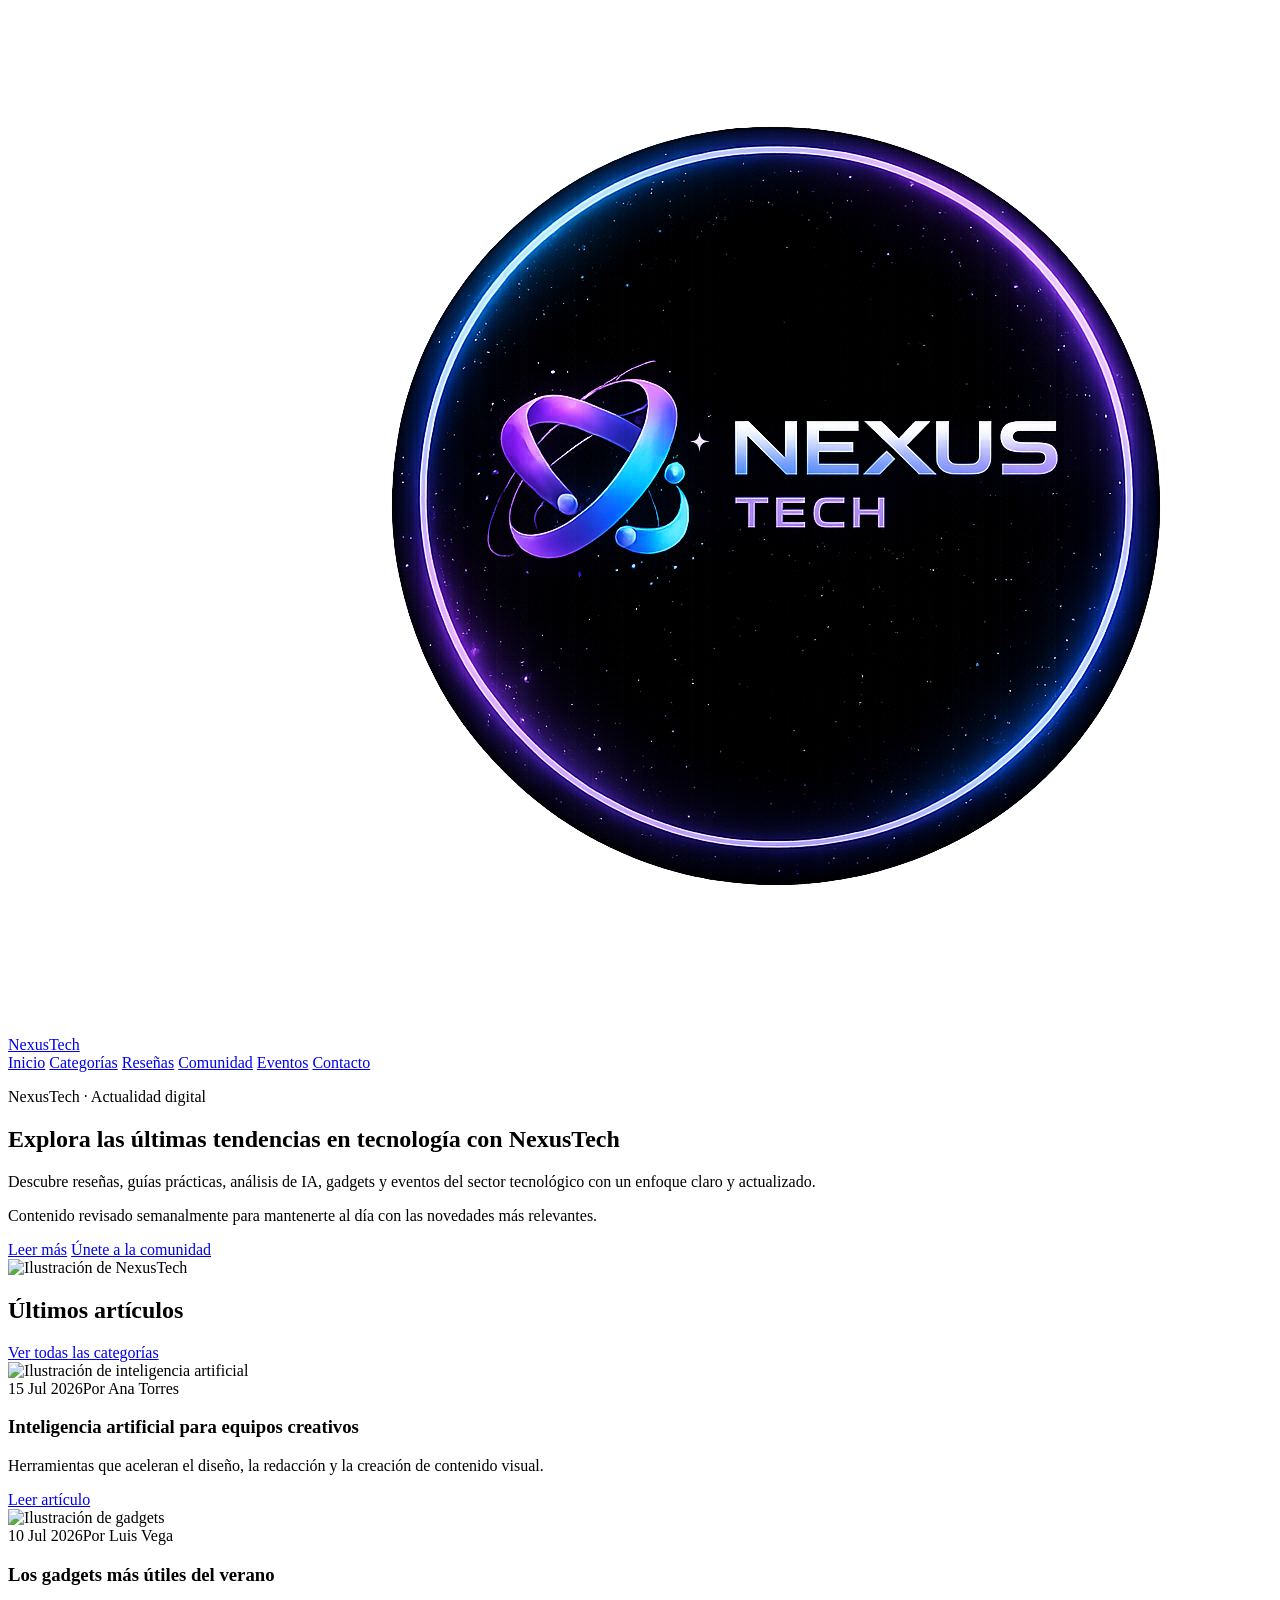
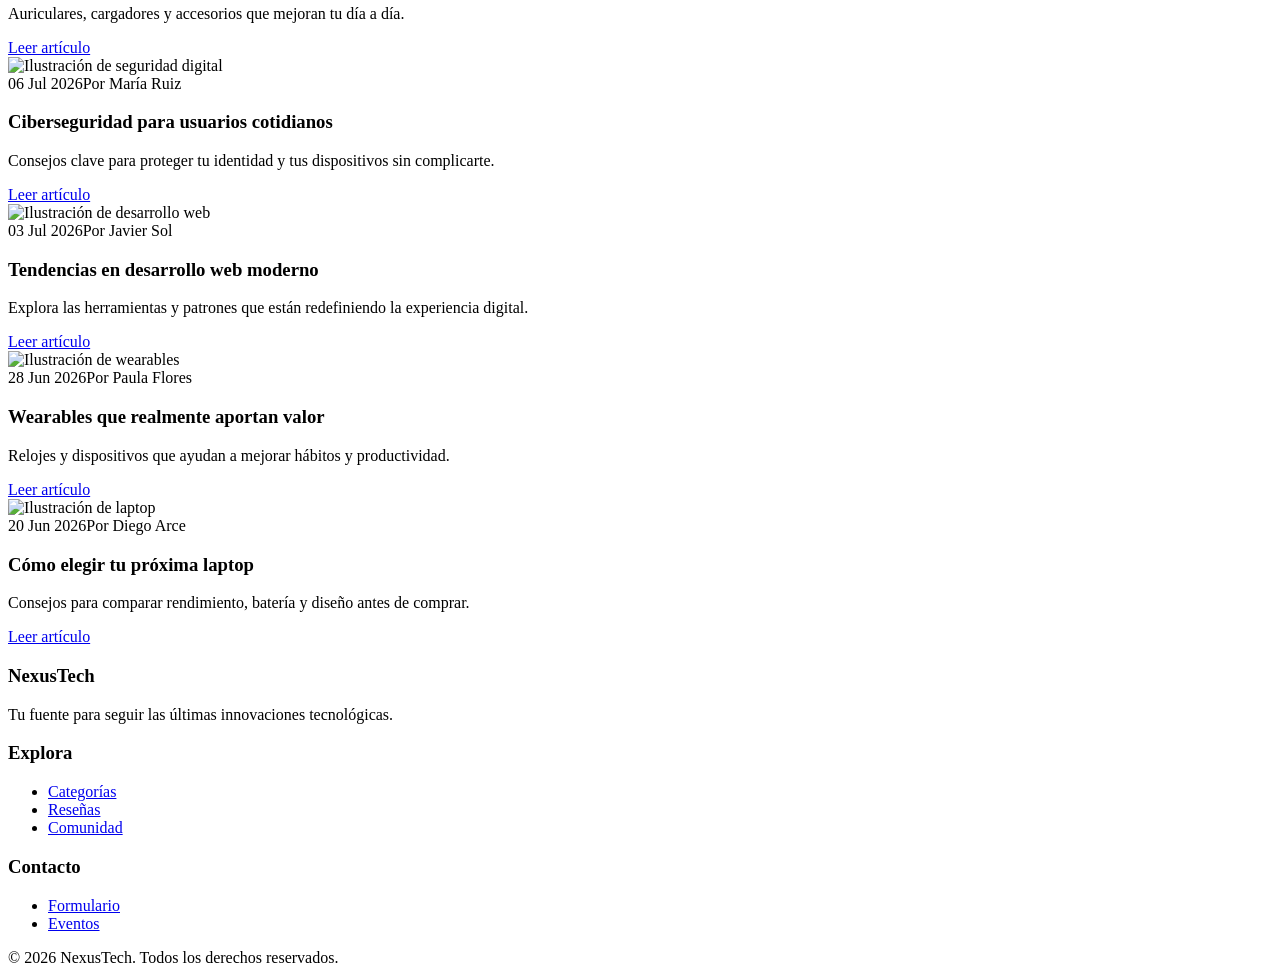
==== index.html @ 5641e0bc "feat: agregar página de inicio con header, hero y footer" ====
<!DOCTYPE html>
<html lang="es">
  <head>
    <meta charset="UTF-8" />
    <meta name="viewport" content="width=device-width, initial-scale=1.0" />
    <title>NexusTech | Inicio</title>
    <link rel="stylesheet" href="assets/css/main.css" />
  </head>
  <body>
    <header class="site-header container">
      <a class="brand" href="index.html">
        <img src="assets/img/logo2.png" alt="Logo de NexusTech" />
        <span>NexusTech</span>
      </a>
      <nav class="site-nav" aria-label="Navegación principal">
        <a class="site-nav__link site-nav__link--active" href="index.html">Inicio</a>
        <a class="site-nav__link" href="pages/categorias.html">Categorías</a>
        <a class="site-nav__link" href="pages/resenas.html">Reseñas</a>
        <a class="site-nav__link" href="pages/comunidad.html">Comunidad</a>
        <a class="site-nav__link" href="pages/eventos.html">Eventos</a>
        <a class="site-nav__link" href="pages/contacto.html">Contacto</a>
      </nav>
    </header>

    <main class="page-main container">
      <section class="hero">
        <div class="hero__content">
          <p class="hero__eyebrow">NexusTech · Actualidad digital</p>
          <h1 class="hero__headline">Explora las últimas tendencias en tecnología con NexusTech</h1>
          <p class="hero__text">
            Descubre reseñas, guías prácticas, análisis de IA, gadgets y eventos del sector tecnológico con un enfoque claro y actualizado.
          </p>
          <p class="hero__text">Contenido revisado semanalmente para mantenerte al día con las novedades más relevantes.</p>
          <div class="hero__actions">
            <a class="btn btn--primary" href="pages/categorias.html">Leer más</a>
            <a class="btn btn--secondary" href="pages/contacto.html">Únete a la comunidad</a>
          </div>
        </div>
        <div class="hero__media">
          <img src="" alt="Ilustración de NexusTech" />
        </div>
      </section>

      <section class="section">
        <div class="section__header">
          <h2>Últimos artículos</h2>
          <a class="text-link" href="pages/categorias.html">Ver todas las categorías</a>
        </div>
        <div class="card-grid">
          <article class="card">
            <img class="card__image" src="" alt="Ilustración de inteligencia artificial" />
            <div class="card__body">
              <div class="card__meta"><span>15 Jul 2026</span><span>Por Ana Torres</span></div>
              <h3 class="card__title">Inteligencia artificial para equipos creativos</h3>
              <p class="card__desc">Herramientas que aceleran el diseño, la redacción y la creación de contenido visual.</p>
              <a class="btn btn--primary" href="pages/categorias.html">Leer artículo</a>
            </div>
          </article>
          <article class="card">
            <img class="card__image" src="" alt="Ilustración de gadgets" />
            <div class="card__body">
              <div class="card__meta"><span>10 Jul 2026</span><span>Por Luis Vega</span></div>
              <h3 class="card__title">Los gadgets más útiles del verano</h3>
              <p class="card__desc">Auriculares, cargadores y accesorios que mejoran tu día a día.</p>
              <a class="btn btn--primary" href="pages/categorias.html">Leer artículo</a>
            </div>
          </article>
          <article class="card">
            <img class="card__image" src="" alt="Ilustración de seguridad digital" />
            <div class="card__body">
              <div class="card__meta"><span>06 Jul 2026</span><span>Por María Ruiz</span></div>
              <h3 class="card__title">Ciberseguridad para usuarios cotidianos</h3>
              <p class="card__desc">Consejos clave para proteger tu identidad y tus dispositivos sin complicarte.</p>
              <a class="btn btn--primary" href="pages/categorias.html">Leer artículo</a>
            </div>
          </article>
          <article class="card">
            <img class="card__image" src="" alt="Ilustración de desarrollo web" />
            <div class="card__body">
              <div class="card__meta"><span>03 Jul 2026</span><span>Por Javier Sol</span></div>
              <h3 class="card__title">Tendencias en desarrollo web moderno</h3>
              <p class="card__desc">Explora las herramientas y patrones que están redefiniendo la experiencia digital.</p>
              <a class="btn btn--primary" href="pages/categorias.html">Leer artículo</a>
            </div>
          </article>
          <article class="card">
            <img class="card__image" src="" alt="Ilustración de wearables" />
            <div class="card__body">
              <div class="card__meta"><span>28 Jun 2026</span><span>Por Paula Flores</span></div>
              <h3 class="card__title">Wearables que realmente aportan valor</h3>
              <p class="card__desc">Relojes y dispositivos que ayudan a mejorar hábitos y productividad.</p>
              <a class="btn btn--primary" href="pages/categorias.html">Leer artículo</a>
            </div>
          </article>
          <article class="card">
            <img class="card__image" src="" alt="Ilustración de laptop" />
            <div class="card__body">
              <div class="card__meta"><span>20 Jun 2026</span><span>Por Diego Arce</span></div>
              <h3 class="card__title">Cómo elegir tu próxima laptop</h3>
              <p class="card__desc">Consejos para comparar rendimiento, batería y diseño antes de comprar.</p>
              <a class="btn btn--primary" href="pages/categorias.html">Leer artículo</a>
            </div>
          </article>
        </div>
      </section>
    </main>

    <footer class="site-footer">
      <div class="site-footer__content container">
        <div>
          <h3>NexusTech</h3>
          <p>Tu fuente para seguir las últimas innovaciones tecnológicas.</p>
        </div>
        <div>
          <h3>Explora</h3>
          <ul>
            <li><a href="pages/categorias.html">Categorías</a></li>
            <li><a href="pages/resenas.html">Reseñas</a></li>
            <li><a href="pages/comunidad.html">Comunidad</a></li>
          </ul>
        </div>
        <div>
          <h3>Contacto</h3>
          <ul>
            <li><a href="pages/contacto.html">Formulario</a></li>
            <li><a href="pages/eventos.html">Eventos</a></li>
          </ul>
        </div>
      </div>
      <div class="site-footer__bottom">© 2026 NexusTech. Todos los derechos reservados.</div>
    </footer>
  </body>
</html>
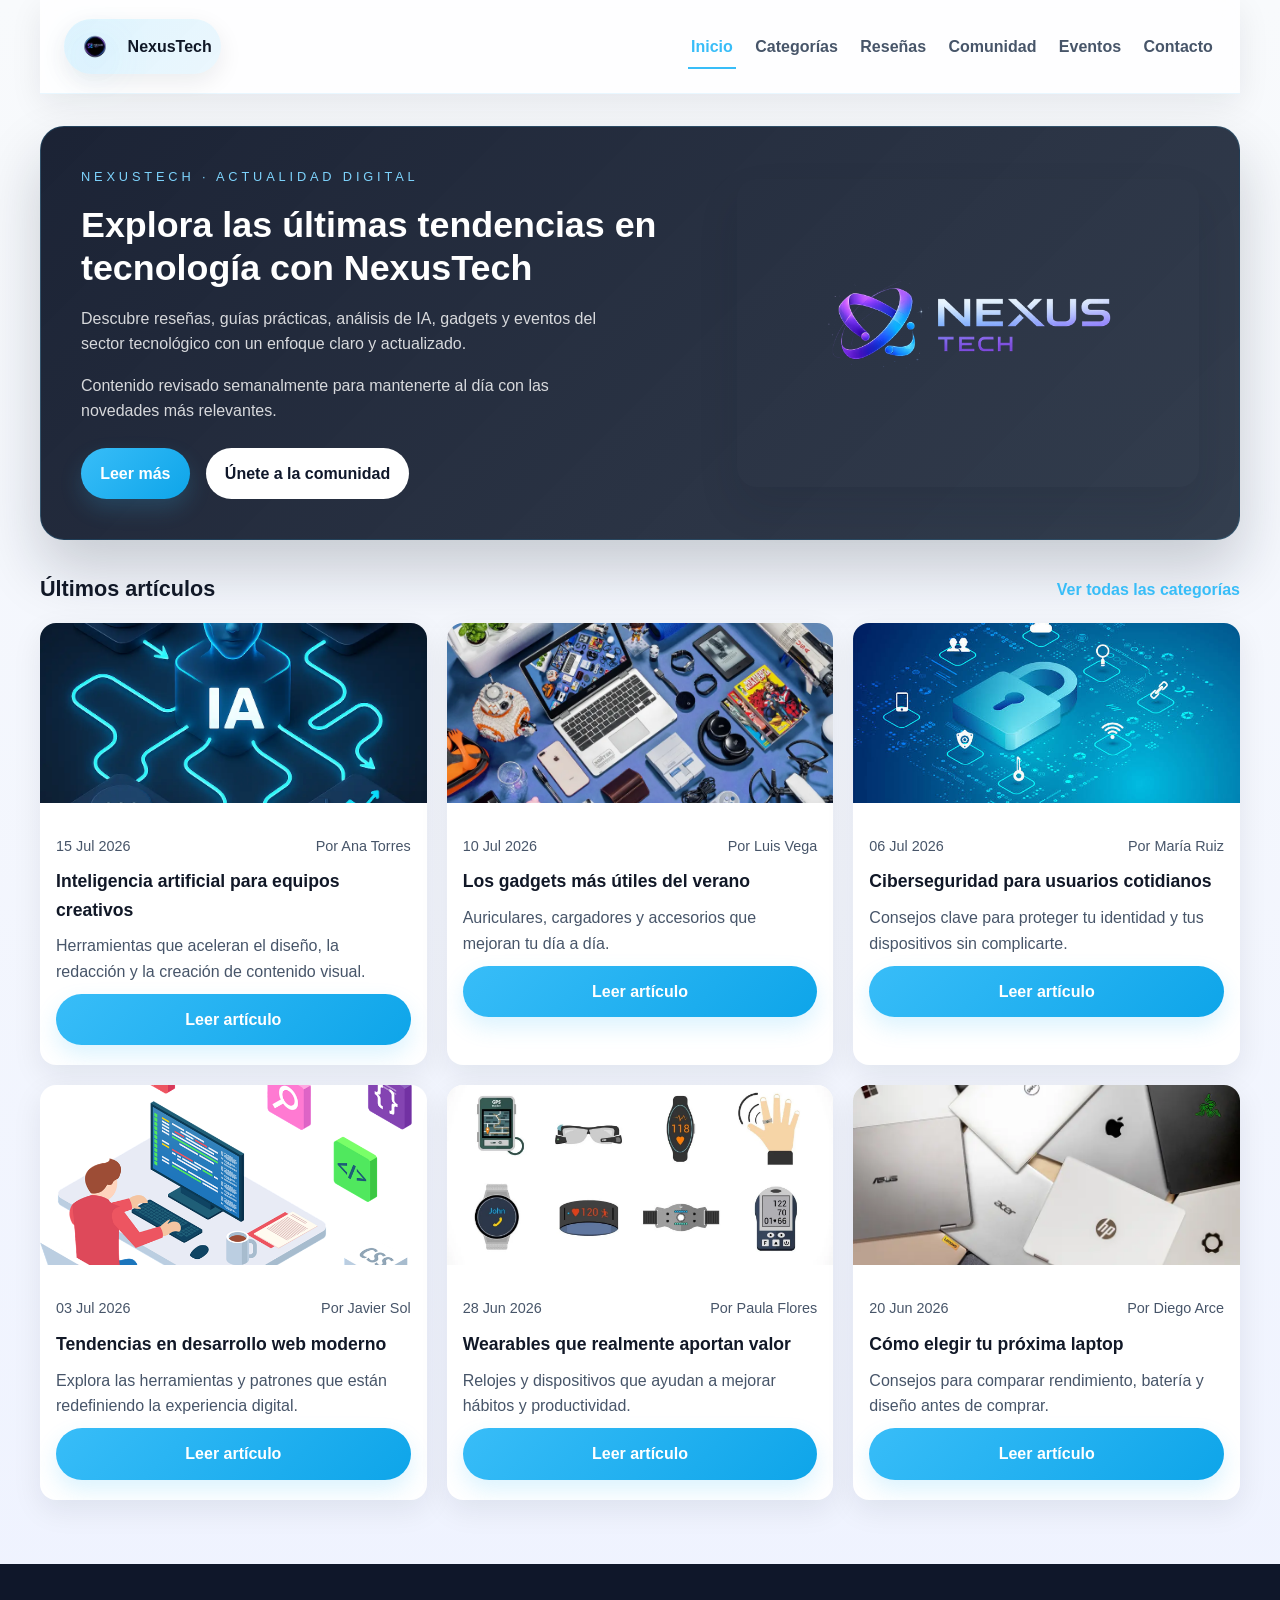
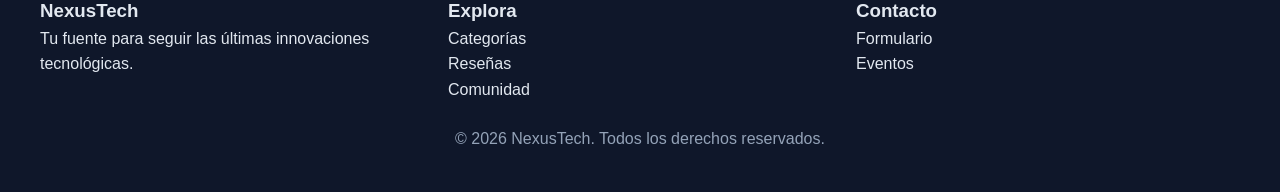
==== commit 7a1f5231: "feat: implementacion de imagenes" ====
--- a/index.html
+++ b/index.html
@@ -37,7 +37,7 @@
           </div>
         </div>
         <div class="hero__media">
-          <img src="" alt="Ilustración de NexusTech" />
+          <img src="assets/img/logo.png" alt="Ilustración de NexusTech" />
         </div>
       </section>
 
@@ -48,7 +48,7 @@
         </div>
         <div class="card-grid">
           <article class="card">
-            <img class="card__image" src="" alt="Ilustración de inteligencia artificial" />
+            <img class="card__image" src="/assets/img/IA.webp" alt="Ilustración de inteligencia artificial" />
             <div class="card__body">
               <div class="card__meta"><span>15 Jul 2026</span><span>Por Ana Torres</span></div>
               <h3 class="card__title">Inteligencia artificial para equipos creativos</h3>
@@ -57,7 +57,7 @@
             </div>
           </article>
           <article class="card">
-            <img class="card__image" src="" alt="Ilustración de gadgets" />
+            <img class="card__image" src="/assets/img/Gadgets-Examples.webp" alt="Ilustración de gadgets" />
             <div class="card__body">
               <div class="card__meta"><span>10 Jul 2026</span><span>Por Luis Vega</span></div>
               <h3 class="card__title">Los gadgets más útiles del verano</h3>
@@ -66,7 +66,7 @@
             </div>
           </article>
           <article class="card">
-            <img class="card__image" src="" alt="Ilustración de seguridad digital" />
+            <img class="card__image" src="/assets/img/ciberseguridad.jpeg" alt="Ilustración de seguridad digital" />
             <div class="card__body">
               <div class="card__meta"><span>06 Jul 2026</span><span>Por María Ruiz</span></div>
               <h3 class="card__title">Ciberseguridad para usuarios cotidianos</h3>
@@ -75,7 +75,7 @@
             </div>
           </article>
           <article class="card">
-            <img class="card__image" src="" alt="Ilustración de desarrollo web" />
+            <img class="card__image" src="/assets/img/tendencias.png" alt="Ilustración de desarrollo web" />
             <div class="card__body">
               <div class="card__meta"><span>03 Jul 2026</span><span>Por Javier Sol</span></div>
               <h3 class="card__title">Tendencias en desarrollo web moderno</h3>
@@ -84,7 +84,7 @@
             </div>
           </article>
           <article class="card">
-            <img class="card__image" src="" alt="Ilustración de wearables" />
+            <img class="card__image" src="/assets/img/wearable-tech.jpeg.webp" alt="Ilustración de wearables" />
             <div class="card__body">
               <div class="card__meta"><span>28 Jun 2026</span><span>Por Paula Flores</span></div>
               <h3 class="card__title">Wearables que realmente aportan valor</h3>
@@ -93,7 +93,7 @@
             </div>
           </article>
           <article class="card">
-            <img class="card__image" src="" alt="Ilustración de laptop" />
+            <img class="card__image" src="/assets/img/laptops.webp" alt="Ilustración de laptop" />
             <div class="card__body">
               <div class="card__meta"><span>20 Jun 2026</span><span>Por Diego Arce</span></div>
               <h3 class="card__title">Cómo elegir tu próxima laptop</h3>
--- a/assets/css/main.css
+++ b/assets/css/main.css
@@ -0,0 +1,559 @@
+@import url("layout.css");
+@import url("components.css");
+@import url("responsive.css");
+
+:root {
+  --color-accent: #38bdf8;
+  --color-dark: #0f172a;
+  --color-text: #111827;
+  --color-muted: #475569;
+  --shadow-sm: 0 10px 30px rgba(15, 23, 42, 0.08);
+  --shadow-md: 0 20px 40px rgba(15, 23, 42, 0.12);
+  --shadow-xl: 0 30px 60px rgba(15, 23, 42, 0.2);
+}
+
+* {
+  box-sizing: border-box;
+  margin: 0;
+  padding: 0;
+}
+
+body {
+  font-family: "Segoe UI", Tahoma, Geneva, Verdana, sans-serif;
+  background: linear-gradient(180deg, #f8fafc 0%, #eef2ff 100%);
+  color: var(--color-text);
+  line-height: 1.6;
+}
+
+a {
+  color: inherit;
+  text-decoration: none;
+}
+
+img {
+  display: block;
+  max-width: 100%;
+}
+
+ul {
+  list-style: none;
+}
+
+.container {
+  width: min(1200px, calc(100% - 2rem));
+  margin: 0 auto;
+}
+
+.page-main {
+  padding: 2rem 0 4rem;
+}
+
+.page-main--split {
+  display: grid;
+  grid-template-columns: minmax(220px, 280px) 1fr;
+  gap: 2rem;
+  align-items: start;
+}
+
+.site-header {
+  display: flex;
+  justify-content: space-between;
+  align-items: center;
+  gap: 1rem;
+  padding: 1.2rem 1.5rem;
+  background: rgba(255, 255, 255, 0.8);
+  backdrop-filter: blur(16px);
+  position: sticky;
+  top: 0;
+  z-index: 20;
+  box-shadow: 0 10px 30px rgba(15, 23, 42, 0.08);
+}
+
+.brand {
+  display: inline-flex;
+  align-items: center;
+  gap: 0.75rem;
+  font-weight: 700;
+  color: var(--color-text);
+}
+
+.brand img {
+  width: 42px;
+  height: 42px;
+}
+
+.site-nav {
+  display: flex;
+  gap: 1rem;
+  flex-wrap: wrap;
+}
+
+.site-nav__link {
+  position: relative;
+  padding: 0.35rem 0.2rem;
+  font-weight: 600;
+  color: var(--color-muted);
+  transition: color 0.2s ease;
+}
+
+.site-nav__link::after {
+  content: "";
+  position: absolute;
+  left: 0;
+  bottom: -0.25rem;
+  width: 100%;
+  height: 2px;
+  background: var(--color-accent);
+  transform: scaleX(0);
+  transform-origin: center;
+  transition: transform 0.2s ease;
+}
+
+.site-nav__link:hover,
+.site-nav__link--active {
+  color: var(--color-accent);
+}
+
+.site-nav__link:hover::after,
+.site-nav__link--active::after {
+  transform: scaleX(1);
+}
+
+.hero {
+  display: grid;
+  grid-template-columns: 1.15fr 0.85fr;
+  gap: 2rem;
+  align-items: center;
+  padding: 2.5rem;
+  border-radius: 1.5rem;
+  background: linear-gradient(135deg, rgba(15, 23, 42, 0.95), rgba(30, 41, 59, 0.9));
+  color: white;
+  box-shadow: var(--shadow-xl);
+}
+
+.hero__content {
+  display: flex;
+  flex-direction: column;
+  gap: 1rem;
+}
+
+.hero__eyebrow {
+  font-size: 0.8rem;
+  letter-spacing: 0.3em;
+  text-transform: uppercase;
+  color: #7dd3fc;
+}
+
+.hero__headline {
+  font-size: clamp(1.8rem, 2.8vw, 2.8rem);
+  line-height: 1.2;
+}
+
+.hero__text {
+  color: rgba(255, 255, 255, 0.82);
+  max-width: 60ch;
+}
+
+.hero__actions {
+  display: flex;
+  gap: 1rem;
+  flex-wrap: wrap;
+  margin-top: 0.5rem;
+}
+
+.hero__media img {
+  width: 100%;
+  border-radius: 1.25rem;
+  box-shadow: var(--shadow-md);
+}
+
+.section {
+  margin-top: 2rem;
+}
+
+.section__header {
+  display: flex;
+  justify-content: space-between;
+  align-items: center;
+  margin-bottom: 1rem;
+}
+
+.section__header h2,
+.section__header h3 {
+  font-size: 1.35rem;
+}
+
+.card-grid {
+  display: grid;
+  grid-template-columns: repeat(3, minmax(0, 1fr));
+  gap: 1.25rem;
+}
+
+.card-grid--compact {
+  grid-template-columns: repeat(3, minmax(0, 1fr));
+}
+
+.page-grid {
+  display: grid;
+  gap: 1.5rem;
+}
+
+.page-grid--2 {
+  grid-template-columns: repeat(2, minmax(0, 1fr));
+}
+
+.sidebar {
+  background: linear-gradient(180deg, #f8fafc, #eef2ff);
+  padding: 1.25rem;
+  border-radius: 1rem;
+  box-shadow: var(--shadow-sm);
+}
+
+.filter-list {
+  display: flex;
+  flex-direction: column;
+  gap: 0.7rem;
+  margin-top: 1rem;
+}
+
+.filter-item {
+  display: inline-flex;
+  align-items: center;
+  gap: 0.7rem;
+  padding: 0.8rem 0.95rem;
+  border-radius: 999px;
+  background: white;
+  color: var(--color-muted);
+  font-weight: 600;
+}
+
+.pagination {
+  display: flex;
+  justify-content: center;
+  gap: 0.6rem;
+  margin-top: 1.5rem;
+  flex-wrap: wrap;
+}
+
+.pagination__item {
+  min-width: 2.25rem;
+  padding: 0.55rem 0.8rem;
+  border-radius: 999px;
+  text-align: center;
+  background: white;
+  color: var(--color-text);
+  border: 1px solid rgba(15, 23, 42, 0.08);
+}
+
+.pagination__item--active {
+  background: var(--color-accent);
+  color: white;
+  border-color: var(--color-accent);
+}
+
+.site-footer {
+  padding: 2rem 1.5rem 2.5rem;
+  background: var(--color-dark);
+  color: #e2e8f0;
+}
+
+.site-footer__content {
+  display: grid;
+  grid-template-columns: repeat(3, minmax(0, 1fr));
+  gap: 1.5rem;
+  max-width: 1200px;
+  margin: 0 auto;
+}
+
+.site-footer__bottom {
+  text-align: center;
+  margin-top: 1.5rem;
+  color: #94a3b8;
+}
+
+.contact-layout {
+  display: grid;
+  grid-template-columns: 1.1fr 0.9fr;
+  gap: 1.5rem;
+}
+
+.contact-card,
+.review-card,
+.forum-card,
+.event-card,
+.table-card {
+  background: white;
+  border-radius: 1rem;
+  padding: 1.25rem;
+  box-shadow: var(--shadow-sm);
+}
+
+.btn {
+  display: inline-flex;
+  align-items: center;
+  justify-content: center;
+  padding: 0.8rem 1.2rem;
+  border-radius: 999px;
+  font-weight: 700;
+  transition: transform 0.2s ease, box-shadow 0.2s ease, background 0.2s ease;
+  cursor: pointer;
+}
+
+.btn:hover {
+  transform: translateY(-2px);
+  box-shadow: var(--shadow-sm);
+}
+
+.btn--primary {
+  background: linear-gradient(135deg, var(--color-accent), #0ea5e9);
+  color: white;
+}
+
+.btn--secondary {
+  background: white;
+  color: var(--color-dark);
+}
+
+.card {
+  display: flex;
+  flex-direction: column;
+  gap: 1rem;
+  border-radius: 1rem;
+  overflow: hidden;
+  background: white;
+  box-shadow: var(--shadow-sm);
+  transition: transform 0.25s ease, box-shadow 0.25s ease;
+}
+
+.card:hover {
+  transform: translateY(-6px);
+  box-shadow: var(--shadow-md);
+}
+
+.card__image {
+  height: 180px;
+  object-fit: cover;
+}
+
+.card__body {
+  padding: 1rem 1rem 1.25rem;
+  display: flex;
+  flex-direction: column;
+  gap: 0.6rem;
+}
+
+.card__meta {
+  display: flex;
+  justify-content: space-between;
+  gap: 0.75rem;
+  font-size: 0.9rem;
+  color: var(--color-muted);
+}
+
+.card__title {
+  font-size: 1.1rem;
+  color: var(--color-text);
+}
+
+.card__desc {
+  color: var(--color-muted);
+}
+
+.text-link {
+  color: var(--color-accent);
+  font-weight: 600;
+}
+
+.review-card {
+  display: flex;
+  flex-direction: column;
+  gap: 0.7rem;
+}
+
+.review-card__stars {
+  color: #f59e0b;
+  font-size: 1.1rem;
+  letter-spacing: 0.1em;
+}
+
+.table-card {
+  overflow-x: auto;
+}
+
+.table {
+  width: 100%;
+  border-collapse: collapse;
+  min-width: 560px;
+}
+
+.table th,
+.table td {
+  padding: 0.9rem;
+  border-bottom: 1px solid #e2e8f0;
+  text-align: left;
+}
+
+.table th {
+  background: #f8fafc;
+  color: var(--color-text);
+}
+
+.forum-card,
+.event-card {
+  display: flex;
+  flex-direction: column;
+  gap: 0.7rem;
+}
+
+.event-card__meta {
+  color: var(--color-accent);
+  font-weight: 700;
+}
+
+.contact-form {
+  display: flex;
+  flex-direction: column;
+  gap: 1rem;
+}
+
+.field {
+  display: flex;
+  flex-direction: column;
+  gap: 0.4rem;
+}
+
+.field__label {
+  font-weight: 700;
+}
+
+.field__input,
+.field__textarea {
+  padding: 0.85rem 1rem;
+  border: 1px solid rgba(15, 23, 42, 0.16);
+  border-radius: 0.8rem;
+  background: #f8fafc;
+  transition: border-color 0.2s ease, box-shadow 0.2s ease;
+}
+
+.field__input:focus,
+.field__textarea:focus {
+  outline: none;
+  border-color: var(--color-accent);
+  box-shadow: 0 0 0 4px rgba(56, 189, 248, 0.15);
+}
+
+.field__input:valid,
+.field__textarea:valid {
+  border-color: #16a34a;
+}
+
+.field__input:invalid,
+.field__textarea:invalid {
+  border-color: #dc2626;
+}
+
+.map-card img {
+  width: 100%;
+  height: 240px;
+  object-fit: cover;
+  border-radius: 1rem;
+}
+
+.social-links {
+  display: flex;
+  gap: 0.75rem;
+  flex-wrap: wrap;
+  margin-top: 1rem;
+}
+
+.social-link {
+  padding: 0.7rem 1rem;
+  border-radius: 999px;
+  background: #f8fafc;
+  color: var(--color-text);
+  transition: transform 0.2s ease, background 0.2s ease;
+}
+
+.social-link:hover {
+  transform: translateY(-2px);
+  background: var(--color-accent);
+  color: white;
+}
+
+.calendar-grid {
+  display: grid;
+  grid-template-columns: repeat(7, minmax(0, 1fr));
+  gap: 0.5rem;
+}
+
+.calendar-cell {
+  padding: 0.8rem;
+  text-align: center;
+  border-radius: 0.7rem;
+  background: #f8fafc;
+}
+
+.calendar-cell--active {
+  background: var(--color-accent);
+  color: white;
+}
+
+.comment-list {
+  display: flex;
+  flex-direction: column;
+  gap: 0.75rem;
+}
+
+.comment-item {
+  padding: 0.85rem 0.95rem;
+  border-left: 3px solid var(--color-accent);
+  background: #f8fafc;
+  border-radius: 0.7rem;
+}
+
+@media (max-width: 900px) {
+  .hero,
+  .contact-layout,
+  .page-main--split {
+    grid-template-columns: 1fr;
+  }
+
+  .card-grid,
+  .card-grid--compact,
+  .site-footer__content {
+    grid-template-columns: repeat(2, minmax(0, 1fr));
+  }
+}
+
+@media (max-width: 640px) {
+  .site-header {
+    flex-direction: column;
+    align-items: flex-start;
+  }
+
+  .site-nav {
+    width: 100%;
+    justify-content: space-between;
+  }
+
+  .page-main {
+    padding-inline: 1rem;
+  }
+
+  .hero {
+    padding: 1.4rem;
+  }
+
+  .card-grid,
+  .card-grid--compact,
+  .site-footer__content,
+  .page-grid--2 {
+    grid-template-columns: 1fr;
+  }
+
+  .section__header {
+    flex-direction: column;
+    align-items: flex-start;
+    gap: 0.5rem;
+  }
+}
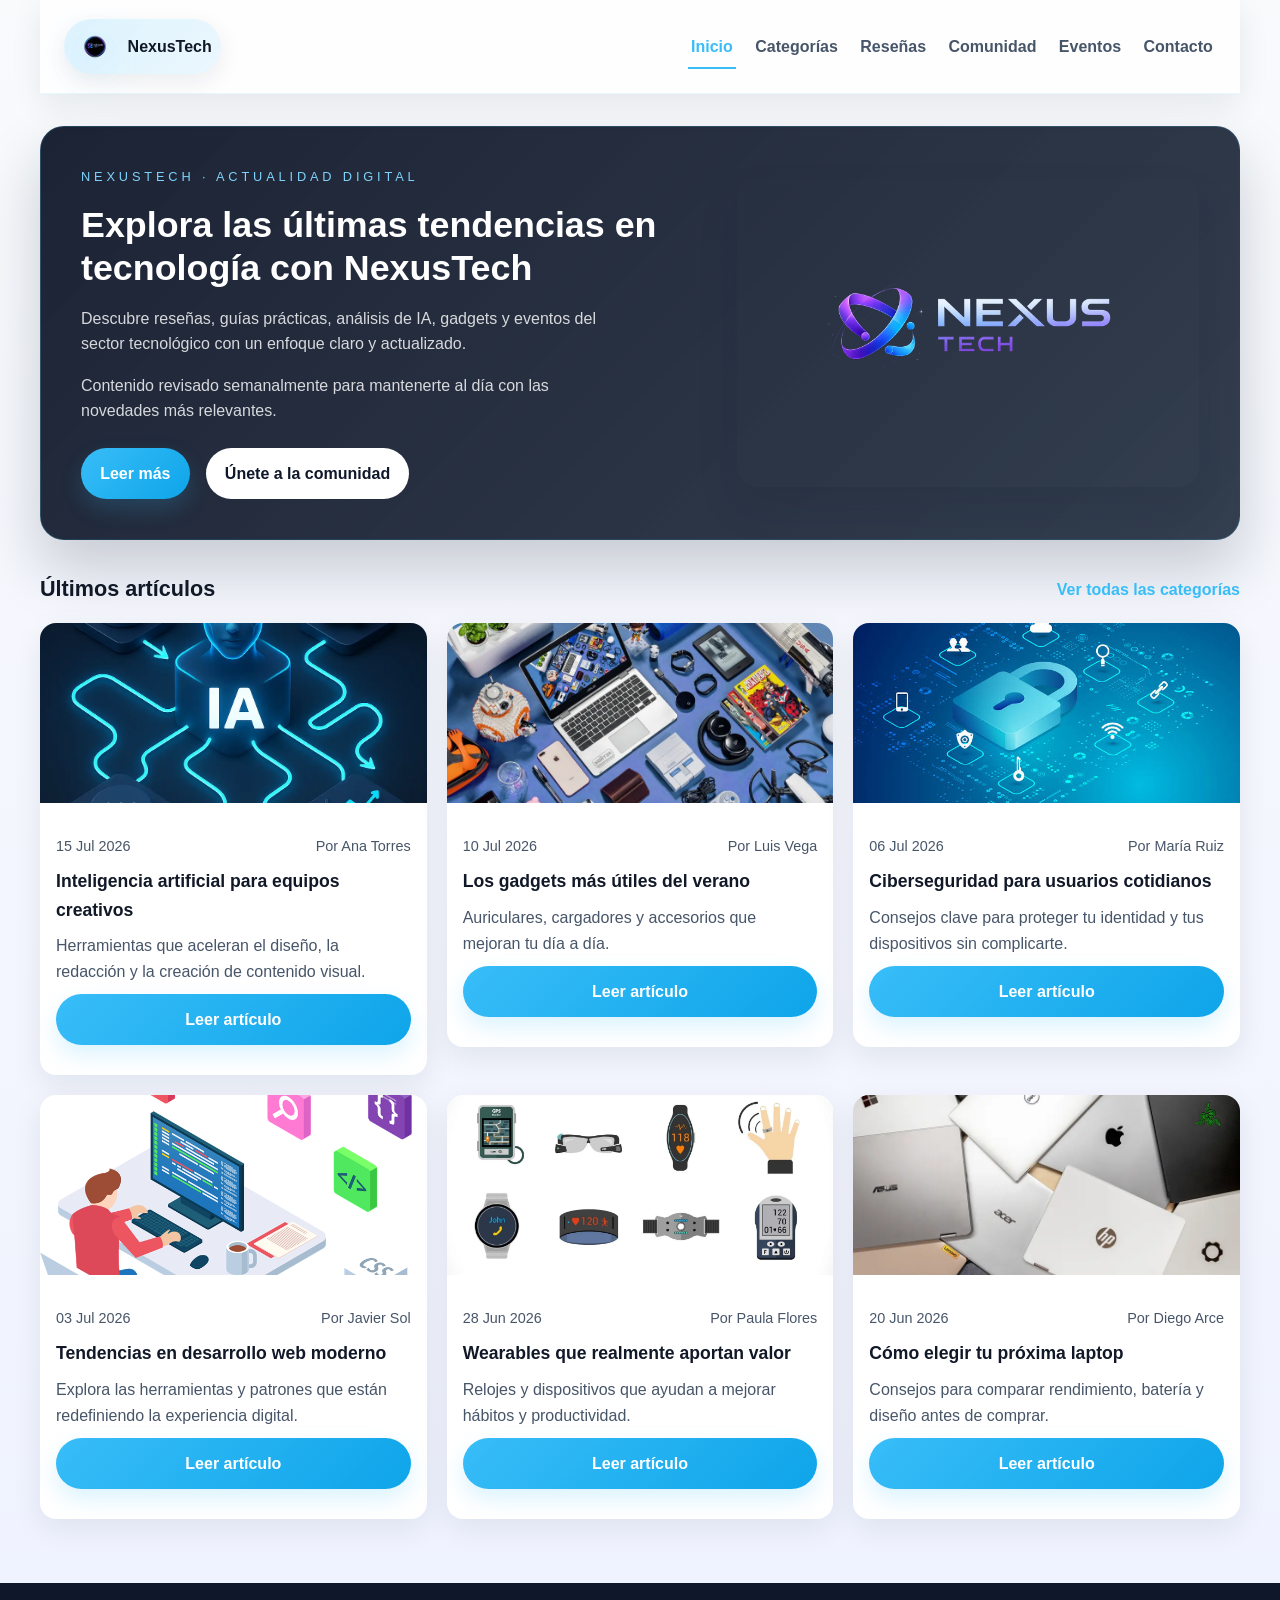
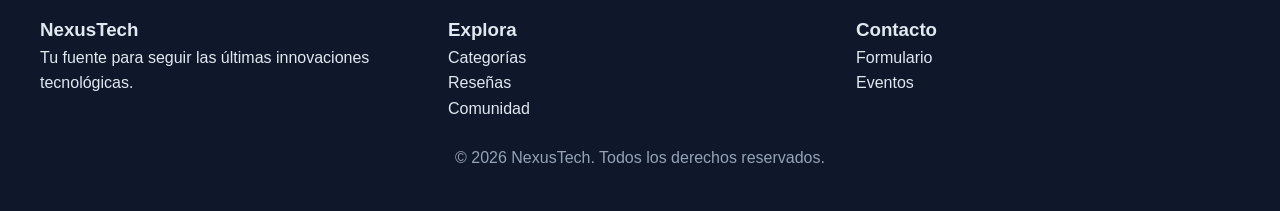
==== commit dc7d8e68: "fix: corregir boton leer articulo" ====
--- a/index.html
+++ b/index.html
@@ -5,6 +5,8 @@
     <meta name="viewport" content="width=device-width, initial-scale=1.0" />
     <title>NexusTech | Inicio</title>
     <link rel="stylesheet" href="assets/css/main.css" />
+    <link rel="stylesheet" href="assets/css/responsive.css" />
+    <!-- Estilos del acordeón movidos a assets/css/main.css -->
   </head>
   <body>
     <header class="site-header container">
@@ -12,7 +14,16 @@
         <img src="assets/img/logo2.png" alt="Logo de NexusTech" />
         <span>NexusTech</span>
       </a>
+      <!-- Checkbox oculto para control del menú (solo CSS) -->
+      <input type="checkbox" id="nav-toggle" class="nav-toggle" aria-hidden="true" />
+      <label for="nav-toggle" class="hamburger" aria-hidden="false" aria-label="Abrir menú">
+        <span class="hamburger__box">
+          <span class="hamburger__inner"></span>
+        </span>
+      </label>
+
       <nav class="site-nav" aria-label="Navegación principal">
+        <label for="nav-toggle" class="nav-close" aria-hidden="true">Cerrar</label>
         <a class="site-nav__link site-nav__link--active" href="index.html">Inicio</a>
         <a class="site-nav__link" href="pages/categorias.html">Categorías</a>
         <a class="site-nav__link" href="pages/resenas.html">Reseñas</a>
@@ -47,13 +58,22 @@
           <a class="text-link" href="pages/categorias.html">Ver todas las categorías</a>
         </div>
         <div class="card-grid">
+          <input type="radio" name="article" id="none" class="card-toggle" checked aria-hidden="true" />
           <article class="card">
             <img class="card__image" src="/assets/img/IA.webp" alt="Ilustración de inteligencia artificial" />
             <div class="card__body">
               <div class="card__meta"><span>15 Jul 2026</span><span>Por Ana Torres</span></div>
               <h3 class="card__title">Inteligencia artificial para equipos creativos</h3>
               <p class="card__desc">Herramientas que aceleran el diseño, la redacción y la creación de contenido visual.</p>
-              <a class="btn btn--primary" href="pages/categorias.html">Leer artículo</a>
+              <input type="radio" name="article" id="article-1" class="card-toggle" />
+              <label class="btn btn--primary" for="article-1">Leer artículo</label>
+              <div class="card-more">
+                <div class="card-more__meta">15 Jul 2026 · Por Ana Torres</div>
+                <img class="card-more__image" src="/assets/img/IA.webp" alt="Inteligencia artificial" />
+                <p class="card-more__text">Herramientas que aceleran el diseño, la redacción y la creación de contenido visual. En este artículo exploramos ejemplos prácticos, flujos de trabajo y recomendaciones para integrar IA en equipos creativos sin perder control creativo ni calidad.</p>
+                <label class="text-link close-label" for="none">Cerrar</label>
+                <a class="text-link" href="pages/articulo-ia.html">Leer artículo completo</a>
+              </div>
             </div>
           </article>
           <article class="card">
@@ -62,7 +82,15 @@
               <div class="card__meta"><span>10 Jul 2026</span><span>Por Luis Vega</span></div>
               <h3 class="card__title">Los gadgets más útiles del verano</h3>
               <p class="card__desc">Auriculares, cargadores y accesorios que mejoran tu día a día.</p>
-              <a class="btn btn--primary" href="pages/categorias.html">Leer artículo</a>
+              <input type="radio" name="article" id="article-2" class="card-toggle" />
+              <label class="btn btn--primary" for="article-2">Leer artículo</label>
+              <div class="card-more">
+                <div class="card-more__meta">10 Jul 2026 · Por Luis Vega</div>
+                <img class="card-more__image" src="/assets/img/Gadgets-Examples.webp" alt="Gadgets" />
+                <p class="card-more__text">Resumen de los gadgets más útiles: auriculares con cancelación, cargadores rápidos y accesorios compactos. Incluye una comparativa de precio/rendimiento y recomendaciones por caso de uso.</p>
+                <label class="text-link close-label" for="none">Cerrar</label>
+                <a class="text-link" href="pages/articulo-gadgets.html">Leer artículo completo</a>
+              </div>
             </div>
           </article>
           <article class="card">
@@ -71,7 +99,15 @@
               <div class="card__meta"><span>06 Jul 2026</span><span>Por María Ruiz</span></div>
               <h3 class="card__title">Ciberseguridad para usuarios cotidianos</h3>
               <p class="card__desc">Consejos clave para proteger tu identidad y tus dispositivos sin complicarte.</p>
-              <a class="btn btn--primary" href="pages/categorias.html">Leer artículo</a>
+              <input type="radio" name="article" id="article-3" class="card-toggle" />
+              <label class="btn btn--primary" for="article-3">Leer artículo</label>
+              <div class="card-more">
+                <div class="card-more__meta">06 Jul 2026 · Por María Ruiz</div>
+                <img class="card-more__image" src="/assets/img/ciberseguridad.jpeg" alt="Ciberseguridad" />
+                <p class="card-more__text">Consejos clave para proteger tu identidad y tus dispositivos: autenticación de dos factores, actualizaciones automáticas y hábitos simples de seguridad para usuarios comunes.</p>
+                <label class="text-link close-label" for="none">Cerrar</label>
+                <a class="text-link" href="pages/articulo-ciberseguridad.html">Leer artículo completo</a>
+              </div>
             </div>
           </article>
           <article class="card">
@@ -80,7 +116,15 @@
               <div class="card__meta"><span>03 Jul 2026</span><span>Por Javier Sol</span></div>
               <h3 class="card__title">Tendencias en desarrollo web moderno</h3>
               <p class="card__desc">Explora las herramientas y patrones que están redefiniendo la experiencia digital.</p>
-              <a class="btn btn--primary" href="pages/categorias.html">Leer artículo</a>
+              <input type="radio" name="article" id="article-4" class="card-toggle" />
+              <label class="btn btn--primary" for="article-4">Leer artículo</label>
+              <div class="card-more">
+                <div class="card-more__meta">03 Jul 2026 · Por Javier Sol</div>
+                <img class="card-more__image" src="/assets/img/tendencias.png" alt="Tendencias" />
+                <p class="card-more__text">Un repaso a las herramientas y patrones que están marcando tendencia en desarrollo web: frameworks, optimización de rendimiento y experiencias centradas en el usuario.</p>
+                <label class="text-link close-label" for="none">Cerrar</label>
+                <a class="text-link" href="pages/articulo-tendencias.html">Leer artículo completo</a>
+              </div>
             </div>
           </article>
           <article class="card">
@@ -89,7 +133,15 @@
               <div class="card__meta"><span>28 Jun 2026</span><span>Por Paula Flores</span></div>
               <h3 class="card__title">Wearables que realmente aportan valor</h3>
               <p class="card__desc">Relojes y dispositivos que ayudan a mejorar hábitos y productividad.</p>
-              <a class="btn btn--primary" href="pages/categorias.html">Leer artículo</a>
+              <input type="radio" name="article" id="article-5" class="card-toggle" />
+              <label class="btn btn--primary" for="article-5">Leer artículo</label>
+              <div class="card-more">
+                <div class="card-more__meta">28 Jun 2026 · Por Paula Flores</div>
+                <img class="card-more__image" src="/assets/img/wearable-tech.jpeg.webp" alt="Wearables" />
+                <p class="card-more__text">Wearables que realmente aportan valor: análisis de funciones, duración de batería y cómo elegir según tus objetivos de salud y productividad.</p>
+                <label class="text-link close-label" for="none">Cerrar</label>
+                <a class="text-link" href="pages/articulo-wearables.html">Leer artículo completo</a>
+              </div>
             </div>
           </article>
           <article class="card">
@@ -98,7 +150,15 @@
               <div class="card__meta"><span>20 Jun 2026</span><span>Por Diego Arce</span></div>
               <h3 class="card__title">Cómo elegir tu próxima laptop</h3>
               <p class="card__desc">Consejos para comparar rendimiento, batería y diseño antes de comprar.</p>
-              <a class="btn btn--primary" href="pages/categorias.html">Leer artículo</a>
+              <input type="radio" name="article" id="article-6" class="card-toggle" />
+              <label class="btn btn--primary" for="article-6">Leer artículo</label>
+              <div class="card-more">
+                <div class="card-more__meta">20 Jun 2026 · Por Diego Arce</div>
+                <img class="card-more__image" src="/assets/img/laptops.webp" alt="Laptop" />
+                <p class="card-more__text">Consejos para comparar rendimiento, batería y diseño antes de comprar: checklist práctico y ejemplos de configuraciones según tipo de usuario.</p>
+                <label class="text-link close-label" for="none">Cerrar</label>
+                <a class="text-link" href="pages/articulo-laptops.html">Leer artículo completo</a>
+              </div>
             </div>
           </article>
         </div>
--- a/assets/css/main.css
+++ b/assets/css/main.css
@@ -187,6 +187,7 @@
   display: grid;
   grid-template-columns: repeat(3, minmax(0, 1fr));
   gap: 1.25rem;
+  align-items: start;
 }
 
 .card-grid--compact {
@@ -398,6 +399,27 @@
   color: var(--color-text);
 }
 
+/* Acordeón artículos (moved from inline) */
+.card-toggle { display: none; }
+.card-more {
+  max-height: 0;
+  overflow: hidden;
+  opacity: 0;
+  transition: max-height 320ms ease, opacity 240ms ease, margin-top 200ms ease;
+  margin-top: 0;
+}
+/* Cuando el radio dentro del mismo .card__body esté checked, mostrar el panel */
+.card__body .card-toggle:checked ~ .card-more {
+  max-height: 1000px;
+  opacity: 1;
+  margin-top: 0.75rem;
+}
+.card-more .close-label { display: inline-block; margin-right: 1rem; cursor: pointer; color: inherit; text-decoration: underline; }
+
+@media (min-width: 801px) {
+  .card-more { background: transparent; }
+}
+
 .forum-card,
 .event-card {
   display: flex;
--- a/assets/css/responsive.css
+++ b/assets/css/responsive.css
@@ -0,0 +1,163 @@
+@media (max-width: 900px) {
+  .hero,
+  .contact-layout,
+  .page-main--split {
+    grid-template-columns: 1fr;
+  }
+
+  .card-grid,
+  .card-grid--compact,
+  .site-footer__content {
+    grid-template-columns: repeat(2, minmax(0, 1fr));
+  }
+}
+
+/* Ocultar controles del menú por defecto en pantallas grandes */
+.nav-toggle,
+.hamburger,
+.site-nav .nav-close {
+  display: none;
+}
+
+@media (max-width: 640px) {
+  .site-header {
+    flex-direction: column;
+    align-items: flex-start;
+  }
+
+  .site-nav {
+    width: 100%;
+    justify-content: space-between;
+  }
+
+  .page-main {
+    padding-inline: 1rem;
+  }
+
+  .hero {
+    padding: 1.4rem;
+  }
+
+  .card-grid,
+  .card-grid--compact,
+  .site-footer__content,
+  .page-grid--2 {
+    grid-template-columns: 1fr;
+  }
+
+  .section__header {
+    flex-direction: column;
+    align-items: flex-start;
+    gap: 0.5rem;
+  }
+
+  /* Menú hamburguesa solo con HTML/CSS */
+  .nav-toggle {
+    position: absolute;
+    opacity: 0;
+    pointer-events: none;
+  }
+
+  .hamburger {
+    display: inline-flex;
+    align-items: center;
+    justify-content: center;
+    width: 44px;
+    height: 44px;
+    background: transparent;
+    border: 0;
+    cursor: pointer;
+    margin-left: auto;
+  }
+
+  .hamburger__box {
+    width: 24px;
+    height: 18px;
+    display: inline-block;
+    position: relative;
+  }
+
+  .hamburger__inner,
+  .hamburger__inner::before,
+  .hamburger__inner::after {
+    width: 24px;
+    height: 2px;
+    background-color: #111;
+    position: absolute;
+    left: 0;
+    transition: transform 0.25s ease, opacity 0.25s ease;
+  }
+
+  .hamburger__inner {
+    top: 50%;
+    transform: translateY(-50%);
+  }
+
+  .hamburger__inner::before { content: ''; top: -7px; }
+  .hamburger__inner::after { content: ''; top: 7px; }
+
+  /* Navegación oculta por defecto en móvil: desliza desde la derecha */
+  .site-nav {
+    position: fixed;
+    top: 0;
+    right: 0;
+    height: 100vh;
+    width: 260px;
+    overflow: hidden;
+    background: #fff;
+    display: flex;
+    flex-direction: column;
+    align-items: flex-start;
+    padding: 4rem 1.25rem;
+    gap: 1rem;
+    box-shadow: -8px 0 24px rgba(0,0,0,0.08);
+    transition: transform 0.28s ease;
+    z-index: 40;
+    transform: translateX(100%);
+    pointer-events: none;
+  }
+
+  /* Cuando el checkbox está marcado, mostrar el menú */
+  .nav-toggle:checked + .hamburger + .site-nav {
+    transform: translateX(0);
+    pointer-events: auto;
+  }
+
+  /* Transformar icono a cruz cuando abierto */
+  .nav-toggle:checked + .hamburger .hamburger__inner {
+    transform: rotate(45deg);
+  }
+
+  .nav-toggle:checked + .hamburger .hamburger__inner::before {
+    transform: rotate(90deg);
+    top: 0;
+  }
+
+  .nav-toggle:checked + .hamburger .hamburger__inner::after {
+    opacity: 0;
+  }
+
+  .site-nav a {
+    display: block;
+    padding: 0.5rem 0;
+    font-size: 1.05rem;
+  }
+
+  /* Botón de cerrar dentro del panel */
+  .site-nav .nav-close {
+    position: absolute;
+    top: 0.75rem;
+    right: 0.75rem;
+    background: transparent;
+    border-radius: 8px;
+    padding: 0.45rem 0.6rem;
+    color: var(--color-text);
+    font-weight: 700;
+    cursor: pointer;
+    z-index: 50;
+  }
+
+  .site-nav .nav-close:hover {
+    background: rgba(15,23,42,0.04);
+  }
+}
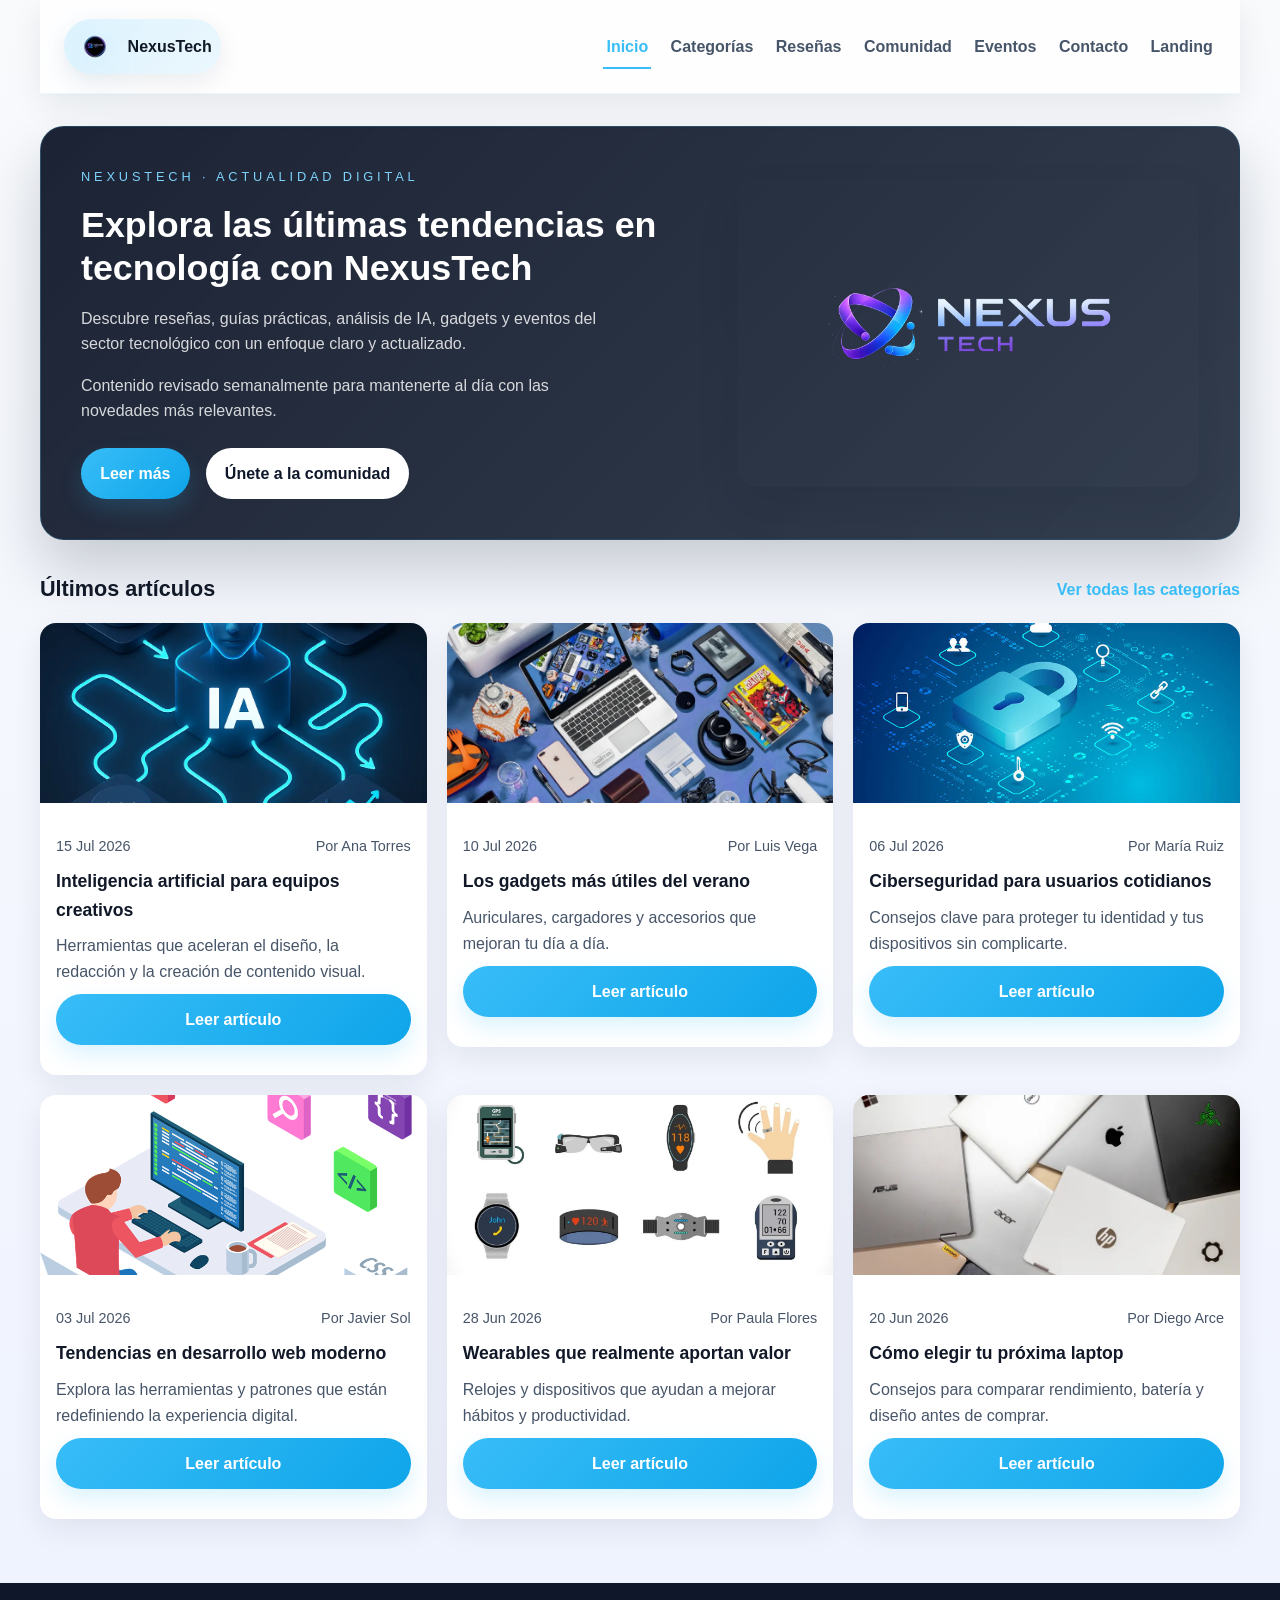
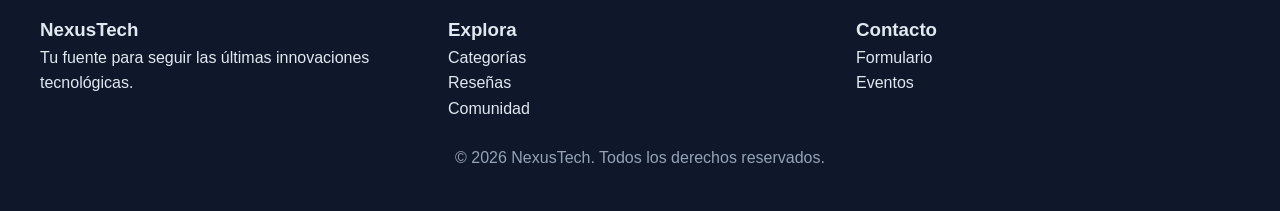
==== commit 8cefa6e5: ":sparkles: feat: Examen" ====
--- a/index.html
+++ b/index.html
@@ -30,6 +30,7 @@
         <a class="site-nav__link" href="pages/comunidad.html">Comunidad</a>
         <a class="site-nav__link" href="pages/eventos.html">Eventos</a>
         <a class="site-nav__link" href="pages/contacto.html">Contacto</a>
+        <a class="site-nav__link" href="pages/landing.html">Landing</a>
       </nav>
     </header>
 
--- a/assets/css/main.css
+++ b/assets/css/main.css
@@ -1,7 +1,6 @@
 @import url("layout.css");
 @import url("components.css");
 @import url("responsive.css");
-
 :root {
   --color-accent: #38bdf8;
   --color-dark: #0f172a;
@@ -23,6 +22,7 @@
   background: linear-gradient(180deg, #f8fafc 0%, #eef2ff 100%);
   color: var(--color-text);
   line-height: 1.6;
+ 
 }
 
 a {
@@ -129,7 +129,30 @@
   background: linear-gradient(135deg, rgba(15, 23, 42, 0.95), rgba(30, 41, 59, 0.9));
   color: white;
   box-shadow: var(--shadow-xl);
-}
+  
+}
+
+.hero_landing {
+  display: grid;
+  grid-template-columns: 1.15fr 0.85fr;
+    gap: 2rem;
+  align-items: center;
+  padding: 2.5rem;
+  border-radius: 1.5rem;
+  color: white;
+  box-shadow: var(--shadow-xl);
+  height: 100vh;
+  background-image:linear-gradient(rgb(0, 0, 0, 0.5),rgb(0, 0, 0, 0.5)), url("/assets/img/innovacion-tecnologica.jpg");
+  background-size: cover;
+  background-position: center;
+  
+}
+
+
+
+
+
+
 
 .hero__content {
   display: flex;
@@ -152,6 +175,11 @@
 .hero__text {
   color: rgba(255, 255, 255, 0.82);
   max-width: 60ch;
+}
+
+.hero_landing__text {
+  color: rgba(255, 255, 255, 0.82);
+  max-width: 60rem;
 }
 
 .hero__actions {
